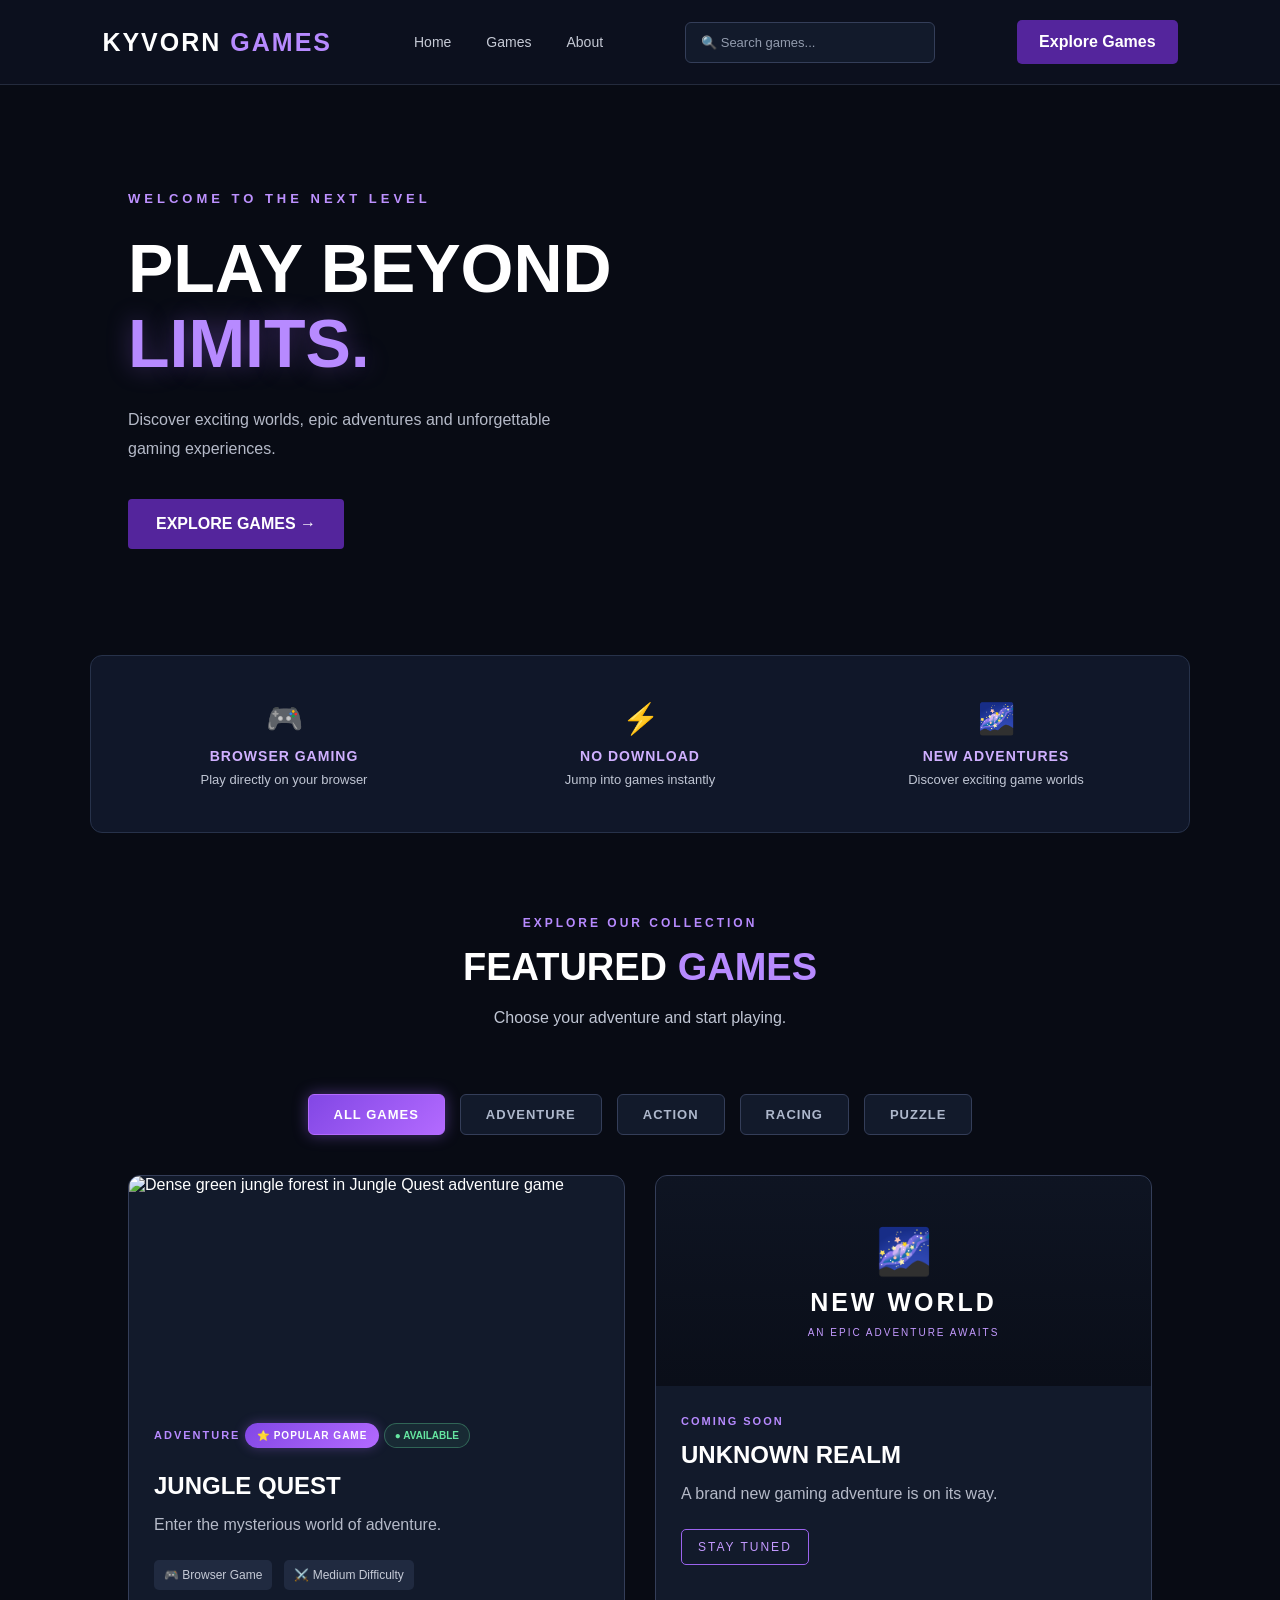
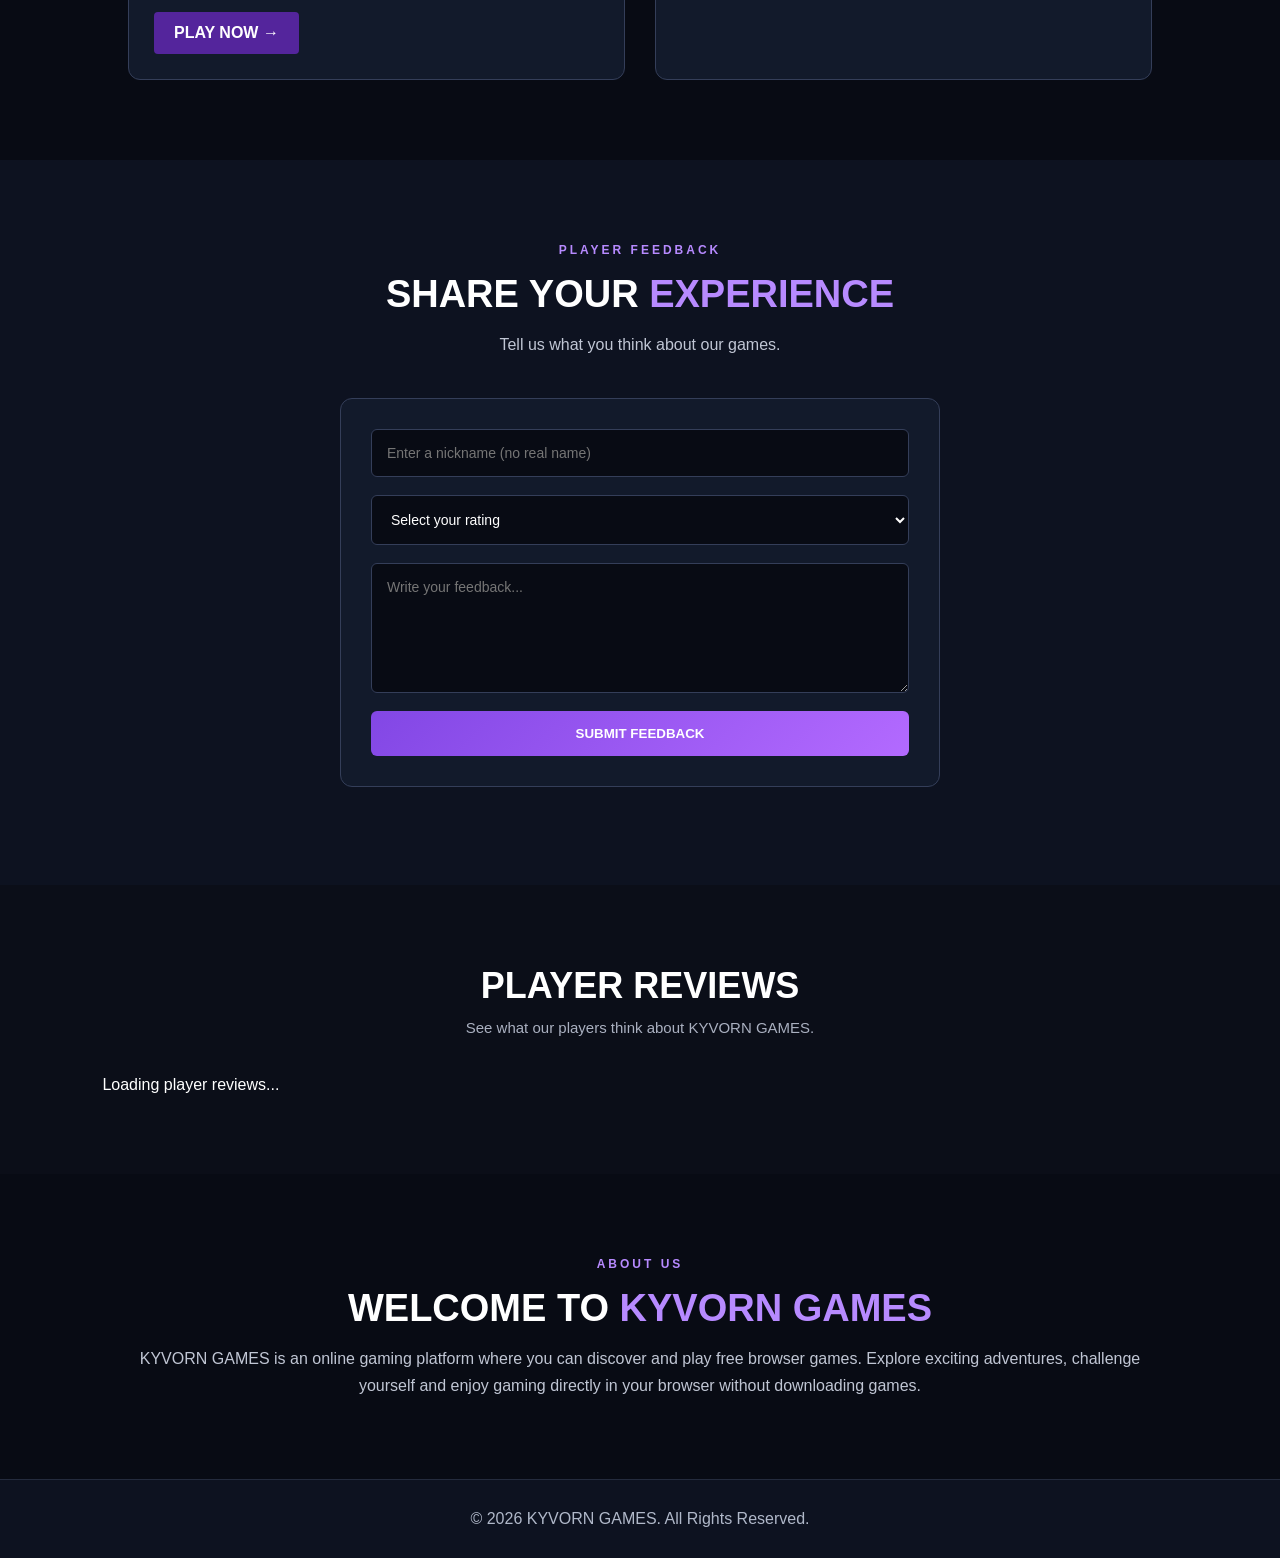
==== index.html @ 629c7c19 "Add player reviews system" ====
<!DOCTYPE html>
<html lang="en-IN">
<head>
<meta charset="UTF-8">
<meta name="viewport" content="width=device-width, initial-scale=1.0">
<title>KYVORN GAMES - Play Free Online Browser Games</title>

<meta name="description" content="Discover and play free online browser games at KYVORN GAMES. Explore Jungle Quest, fight enemies and enjoy exciting adventure games with no downloads.">

<meta name="robots" content="index, follow">

<link rel="canonical" href="https://ayushk6387.github.io/kyvorn-games/">

<meta name="theme-color" content="#090b12">
<meta name="twitter:card" content="summary_large_image">
<meta property="og:type" content="website">
<meta property="og:site_name" content="KYVORN GAMES">
<meta property="og:title" content="KYVORN GAMES - Free Online Browser Games">
<meta property="og:description" content="Play free online games and explore exciting adventures at KYVORN GAMES.">
<meta property="og:url" content="https://ayushk6387.github.io/kyvorn-games/">
<meta property="og:image" content="https://ayushk6387.github.io/kyvorn-games/og-image-optimized.jpg">
<meta name="twitter:image" content="https://ayushk6387.github.io/kyvorn-games/og-image-optimized.jpg">

<link rel="icon" type="image/x-icon" href="kyvorn-favicon.ico">

<link
  rel="preload"
  as="image"
  href="https://images.unsplash.com/photo-1518709268805-4e9042af9f23?auto=format&fit=crop&w=1200&q=65"
  fetchpriority="high"
>

<link rel="stylesheet" href="style.css">

<script type="application/ld+json">
{
  "@context": "https://schema.org",
  "@type": "WebSite",
  "name": "KYVORN GAMES",
  "url": "https://ayushk6387.github.io/kyvorn-games/",
  "description": "Play free online browser games and explore exciting adventures at KYVORN GAMES.",
  "inLanguage": "en-IN"
}
</script>
</head>

<body>

<header class="navbar">
    <div class="logo">KYVORN<span> GAMES</span></div>

    <nav>
        <a href="index.html">Home</a>
        <a href="#games">Games</a>
        <a href="#about">About</a>
    </nav>

    <div class="navbar-search">
        <input
            type="search"
            id="gameSearch"
            placeholder="🔍 Search games..."
            aria-label="Search games"
            autocomplete="off"
        >
    </div>

    <a href="#games" class="explore-btn">Explore Games</a>
</header>

<main>

<section class="hero">
    <div class="hero-content">
        <p class="tagline">WELCOME TO THE NEXT LEVEL</p>

        <h1>PLAY BEYOND<br><span>LIMITS.</span></h1>

        <p class="description">
            Discover exciting worlds, epic adventures
            and unforgettable gaming experiences.
        </p>

        <a href="#games" class="play-btn">EXPLORE GAMES →</a>
    </div>
</section>

<section class="features-strip">

    <div class="feature-item">
        <span>🎮</span>
        <h2>BROWSER GAMING</h2>
        <p>Play directly on your browser</p>
    </div>

    <div class="feature-item">
        <span>⚡</span>
        <h2>NO DOWNLOAD</h2>
        <p>Jump into games instantly</p>
    </div>

    <div class="feature-item">
        <span>🌌</span>
        <h2>NEW ADVENTURES</h2>
        <p>Discover exciting game worlds</p>
    </div>

</section>

<section class="games-section" id="games">

    <div class="section-heading">
        <span>EXPLORE OUR COLLECTION</span>
        <h2>FEATURED <span>GAMES</span></h2>
        <p>Choose your adventure and start playing.</p>
    </div>

    <p id="searchMessage" aria-live="polite"></p>
    <div class="game-filters">

    <button class="filter-btn active" data-filter="all">
        ALL GAMES
    </button>

    <button class="filter-btn" data-filter="adventure">
        ADVENTURE
    </button>

    <button class="filter-btn" data-filter="action">
        ACTION
    </button>

    <button class="filter-btn" data-filter="racing">
        RACING
    </button>

    <button class="filter-btn" data-filter="puzzle">
        PUZZLE
    </button>

</div>

    <div class="games-grid">

        <div class="game-card" data-category="adventure">

            <img
                src="https://images.unsplash.com/photo-1511497584788-876760111969?auto=format&fit=crop&w=648&h=364&q=75"
                srcset="
                    https://images.unsplash.com/photo-1511497584788-876760111969?auto=format&fit=crop&w=400&h=225&q=75 400w,
                    https://images.unsplash.com/photo-1511497584788-876760111969?auto=format&fit=crop&w=648&h=364&q=75 648w,
                    https://images.unsplash.com/photo-1511497584788-876760111969?auto=format&fit=crop&w=960&h=540&q=75 960w
                "
                sizes="(max-width: 700px) 100vw, 648px"
                alt="Dense green jungle forest in Jungle Quest adventure game"
                loading="lazy"
                decoding="async"
            >

            <div class="game-info">

                <span class="game-category">ADVENTURE</span>

                <div class="popular-badge">
                 ⭐ POPULAR GAME
                </div>

                <div class="game-status">● AVAILABLE</div>

                <h3>JUNGLE QUEST</h3>

                <p>Enter the mysterious world of adventure.</p>

                <div class="game-details">
                    <span>🎮 Browser Game</span>
                    <span>⚔️ Medium Difficulty</span>
                </div>

                <a href="game.html">PLAY NOW →</a>

            </div>

        </div>

        <div class="game-card coming-soon">

            <div class="coming-image">
                <span>🌌</span>
                <h2>NEW WORLD</h2>
                <p>AN EPIC ADVENTURE AWAITS</p>
            </div>

            <div class="game-info">

                <span class="game-category">COMING SOON</span>

                <h3>UNKNOWN REALM</h3>

                <p>A brand new gaming adventure is on its way.</p>

                <span class="coming-label">STAY TUNED</span>

            </div>

        </div>

    </div>

</section>

<section class="feedback-section" id="feedback">

    <div class="section-heading">
        <span>PLAYER FEEDBACK</span>
        <h2>SHARE YOUR <span>EXPERIENCE</span></h2>
        <p>Tell us what you think about our games.</p>
    </div>

    <form class="feedback-form" id="feedbackForm">

        <input
            type="text"
            id="playerName"
            placeholder="Enter a nickname (no real name)"
            maxlength="30"
            required
        >

        <select id="gameRating" required>
            <option value="">Select your rating</option>
            <option value="5">⭐⭐⭐⭐⭐ Excellent</option>
            <option value="4">⭐⭐⭐⭐ Very Good</option>
            <option value="3">⭐⭐⭐ Good</option>
            <option value="2">⭐⭐ Needs Improvement</option>
            <option value="1">⭐ Poor</option>
        </select>

        <textarea
            id="playerReview"
            placeholder="Write your feedback..."
            maxlength="500"
            required
        ></textarea>

        <button type="submit">SUBMIT FEEDBACK</button>

    </form>

    <p id="feedbackMessage"></p>

</section>

<!-- PLAYER REVIEWS SECTION -->

<section class="reviews-section" id="reviews">
    <div class="section-header">
        <h2>PLAYER REVIEWS</h2>
        <p>See what our players think about KYVORN GAMES.</p>
    </div>

    <div id="reviewsList" class="reviews-list">
        <p>Loading player reviews...</p>
    </div>
</section>

<section class="games-section" id="about">

    <div class="section-heading">
        <span>ABOUT US</span>

        <h2>WELCOME TO <span>KYVORN GAMES</span></h2>

        <p>
            KYVORN GAMES is an online gaming platform where you can
            discover and play free browser games. Explore exciting
            adventures, challenge yourself and enjoy gaming directly
            in your browser without downloading games.
        </p>
    </div>

</section>

</main>

<footer>
    <p>© 2026 KYVORN GAMES. All Rights Reserved.</p>
</footer>

<script>
const SUPABASE_URL = "https://hdvhpbanxqymnvygfvnp.supabase.co";
const SUPABASE_KEY = "sb_publishable_fkVyfSA1THjqZKHRO6KilA_SraO5IwP";
const supabaseScript = document.createElement("script");
supabaseScript.src = "https://cdn.jsdelivr.net/npm/@supabase/supabase-js@2";
supabaseScript.onload = function () {
    window.supabaseClient = window.supabase.createClient(
        SUPABASE_URL,
        SUPABASE_KEY
    );
    console.log("Supabase Connected Successfully!");
    // LOAD PLAYER REVIEWS

const reviewsList = document.getElementById("reviewsList");

async function loadReviews() {

    reviewsList.textContent = "Loading player reviews...";

    const { data, error } = await window.supabaseClient
        .from("game_reviews")
        .select("player_name, rating, review, created_at")
        .order("created_at", { ascending: false });

    if (error) {
        reviewsList.textContent = "Unable to load reviews. Please try again later.";
        console.error("Reviews Error:", error);
        return;
    }

    if (!data || data.length === 0) {
        reviewsList.textContent = "No reviews yet. Be the first to share your experience!";
        return;
    }

    reviewsList.replaceChildren();

    data.forEach(function (item) {

        const reviewCard = document.createElement("div");
        reviewCard.className = "review-card";

        const name = document.createElement("h3");
        name.textContent = item.player_name;

        const rating = document.createElement("p");
        rating.className = "review-rating";
        rating.textContent = "⭐".repeat(Number(item.rating));

        const comment = document.createElement("p");
        comment.className = "review-comment";
        comment.textContent = item.review;

        const date = document.createElement("small");
        date.textContent = new Date(item.created_at).toLocaleDateString("en-IN");

        reviewCard.append(name, rating, comment, date);
        reviewsList.appendChild(reviewCard);

    });

}

loadReviews();
    const feedbackForm = document.getElementById("feedbackForm");
const feedbackMessage = document.getElementById("feedbackMessage");

feedbackForm.addEventListener("submit", async function(event) {
    event.preventDefault();

    const playerName = document.getElementById("playerName").value.trim();
    const rating = Number(document.getElementById("gameRating").value);
    const review = document.getElementById("playerReview").value.trim();

    if (playerName.length < 1 || playerName.length > 30 || review.length < 5) {
        feedbackMessage.textContent = "Please enter a nickname (max 30 characters) and a review of at least 5 characters.";
        return;
    }

    feedbackMessage.textContent = "Submitting feedback...";

    const { error } = await window.supabaseClient
        .from("game_reviews")
        .insert([{
            player_name: playerName,
            rating: rating,
            review: review
        }]);

    if (error) {
        feedbackMessage.textContent = "Submission failed. Please try again.";
        console.error(error);
        return;
    }

    feedbackMessage.textContent = "Thank you! Your feedback was submitted successfully.";
    feedbackForm.reset();
});
};
document.head.appendChild(supabaseScript);
const searchInput = document.getElementById("gameSearch");
const gameCards = document.querySelectorAll(".game-card");
const searchMessage = document.getElementById("searchMessage");

const filterButtons = document.querySelectorAll(".filter-btn");

let activeFilter = "all";

filterButtons.forEach(function (button) {

    button.addEventListener("click", function () {

        activeFilter = this.dataset.filter;

        filterButtons.forEach(function (btn) {
            btn.classList.remove("active");
        });

        this.classList.add("active");

        filterGames();

    });

});

function filterGames() {

    const searchValue = searchInput.value.toLowerCase().trim();
    let visibleGames = [];

    gameCards.forEach(function (card) {

        const gameText = card.innerText.toLowerCase();
        const matchesSearch = gameText.includes(searchValue);

        const matchesCategory =
            activeFilter === "all" ||
            card.dataset.category === activeFilter;

        if (matchesSearch && matchesCategory) {
            card.style.display = "";
            visibleGames.push(card);
        } else {
            card.style.display = "none";
        }

    });

    searchMessage.textContent = visibleGames.length === 0
        ? "No Games Found. Try another search."
        : "";

}
searchInput.addEventListener("input", function () {

    const searchValue = this.value.toLowerCase().trim();
    let visibleGames = [];

    gameCards.forEach(function (card) {

        const gameText = card.innerText.toLowerCase();

        if (gameText.includes(searchValue)) {
            card.style.display = "";
            visibleGames.push(card);
        } else {
            card.style.display = "none";
        }

    });

    if (visibleGames.length === 0) {

        searchMessage.textContent = searchValue
            ? "No Games Found. Try another search."
            : "";

    } else {

        searchMessage.textContent = "";

        if (searchValue) {
            setTimeout(function () {
                visibleGames[0].scrollIntoView({
                    behavior: "smooth",
                    block: "center"
                });
            }, 100);
        }

    }

});
</script>

</body>
</html>
---- style.css ----
/* =================================
   KYVORN GAMES - PREMIUM DESIGN
================================= */

* {
    margin: 0;
    padding: 0;
    box-sizing: border-box;
}

html {
    scroll-behavior: smooth;
}

body {
    background: #080b14;
    color: #ffffff;
    font-family: Arial, sans-serif;
    overflow-x: hidden;
}

/* NAVIGATION */

.navbar {
    min-height: 85px;
    display: flex;
    align-items: center;
    justify-content: space-between;
    padding: 0 8%;
    background: #0d1220ee;
    border-bottom: 1px solid #242b3d;
    position: sticky;
    top: 0;
    z-index: 1000;
    backdrop-filter: blur(15px);
}

.logo {
    font-size: 25px;
    font-weight: 900;
    letter-spacing: 2px;
}

.logo span {
    color: #b78aff;
}

nav {
    display: flex;
    gap: 35px;
}

nav a {
    color: #c5c9d5;
    text-decoration: none;
    font-size: 14px;
    transition: 0.3s ease;
}

nav a:hover {
    color: #c49aff;
    text-shadow: 0 0 12px #b78aff;
}

.explore-btn {
    display: inline-block;
    background: #54259c;
    color: #ffffff;
    padding: 13px 22px;
    border-radius: 5px;
    font-weight: bold;
    text-decoration: none;
    transition: 0.3s ease;
}

.explore-btn:hover {
    background: #54259c;
    transform: translateY(-3px);
    box-shadow: 0 5px 20px #9b63ed70;
}

/* HERO SECTION */

.hero {
    min-height: 570px;
    display: flex;
    align-items: center;
    padding: 70px 10%;
    background:
        linear-gradient(
            90deg,
            #080b14 10%,
            #080b14dd 45%,
            #080b1470 100%
        ),
        url("https://images.unsplash.com/photo-1518709268805-4e9042af9f23?auto=format&fit=crop&w=1200&q=65");
    background-size: cover;
    background-position: center;
}

.hero-content {
    max-width: 650px;
    animation: heroReveal 1s ease;
}

.tagline {
    color: #bd91ff;
    letter-spacing: 4px;
    font-size: 13px;
    margin-bottom: 25px;
    font-weight: bold;
}

.hero h1 {
    font-size: 68px;
    line-height: 1.1;
    font-weight: 900;
}

.hero h1 span {
    color: #b78aff;
    text-shadow: 0 0 25px #9b63ed60;
}

.description {
    color: #b5bac8;
    line-height: 1.8;
    margin: 25px 0 35px;
    max-width: 450px;
}

.play-btn {
    display: inline-block;
    background: #54259c;
    color: #ffffff;
    padding: 16px 28px;
    text-decoration: none;
    font-weight: bold;
    border-radius: 4px;
    transition: 0.3s ease;
}

.play-btn:hover {
    background: #54259c;
    transform: translateY(-4px);
    box-shadow: 0 8px 25px #9b63ed70;
}

/* HERO ANIMATION */

@keyframes heroReveal {
    from {
        opacity: 0;
        transform: translateY(25px);
    }

    to {
        opacity: 1;
        transform: translateY(0);
    }
}

/* FEATURES */

.features-strip {
    display: grid;
    grid-template-columns: repeat(3, 1fr);
    gap: 20px;
    max-width: 1100px;
    margin: 0 auto;
    padding: 35px 25px;
    background: #101729;
    border: 1px solid #27324a;
    border-radius: 12px;
}

.feature-item {
    text-align: center;
    padding: 10px;
}

.feature-item span {
    display: block;
    font-size: 30px;
    margin-bottom: 12px;
}

.feature-item h2 {
    font-size: 14px;
    letter-spacing: 1px;
    color: #d0b0ff;
    margin-bottom: 8px;
}

.feature-item p {
    color: #c0c6d4;
    font-size: 13px;
}

/* GAMES SECTION */

.games-section {
    padding: 80px 10%;
    text-align: center;
}

.section-heading {
    text-align: center;
}

.section-heading > span {
    color: #b78aff;
    letter-spacing: 3px;
    font-size: 12px;
    font-weight: bold;
}

.section-heading h2 {
    font-size: 38px;
    margin: 15px 0;
}

.section-heading h2 span {
    color: #b78aff;
}

.section-heading p {
    color: #c0c6d4;
    line-height: 1.7;
}

/* GAMES GRID */

.games-grid {
    display: grid;
    grid-template-columns: repeat(auto-fit, minmax(280px, 1fr));
    gap: 30px;
    max-width: 1100px;
    margin: 40px auto 0;
}

/* GAME CARDS */

.game-card {
    width: 100%;
    background: #121a2b;
    border: 1px solid #343e59;
    border-radius: 12px;
    overflow: hidden;
    text-align: left;
    transition: all 0.4s ease;
}

.game-card:hover {
    transform: translateY(-8px);
    border-color: #b78aff;
    box-shadow:
        0 0 15px #a16af255,
        0 0 35px #a16af230;
}

.game-card img {
    width: 100%;
    height: 210px;
    object-fit: cover;
    display: block;
    transition: transform 0.5s ease;
}

.game-card:hover img {
    transform: scale(1.08);
}

.game-info {
    padding: 25px;
}

.game-category {
    color: #b78aff;
    font-size: 11px;
    letter-spacing: 2px;
    font-weight: bold;
}

.game-info h3 {
    font-size: 24px;
    color: #ffffff;
    margin: 12px 0;
}

.game-info p {
    color: #b5bac8;
    line-height: 1.6;
    margin-bottom: 22px;
}

.game-info a {
    display: inline-block;
    background: #54259c;
    color: #ffffff;
    padding: 12px 20px;
    border-radius: 4px;
    text-decoration: none;
    font-weight: bold;
    transition: 0.3s ease;
}

.game-info a:hover {
    background: #54259c;
}

/* COMING SOON CARD */

.coming-image {
    height: 210px;
    display: flex;
    flex-direction: column;
    align-items: center;
    justify-content: center;
    position: relative;
    overflow: hidden;
    background:
        linear-gradient(#080b1460, #080b14cc),
        url("https://images.unsplash.com/photo-1518709268805-4e9042af9f23");
    background-size: cover;
    background-position: center;
    text-align: center;
}

.coming-image span {
    font-size: 45px;
    margin-bottom: 10px;
}

.coming-image h2 {
    color: white;
    font-size: 25px;
    letter-spacing: 3px;
}

.coming-image p {
    color: #c49aff;
    font-size: 10px;
    letter-spacing: 2px;
    margin-top: 10px;
}

.coming-label {
    display: inline-block;
    color: #c49aff;
    border: 1px solid #9b63ed;
    padding: 10px 16px;
    border-radius: 5px;
    font-size: 12px;
    letter-spacing: 2px;
}

/* FOOTER */

footer {
    text-align: center;
    padding: 30px 20px;
    color: #b0b8c9;
    border-top: 1px solid #242b3d;
    background: #0d1220;
}

/* MOBILE RESPONSIVE */

@media (max-width: 768px) {

    .navbar {
        min-height: auto;
        padding: 20px;
        flex-wrap: wrap;
        gap: 20px;
    }

    .logo {
        font-size: 21px;
    }

    nav {
        gap: 18px;
        flex-wrap: wrap;
    }

    .explore-btn {
        display: none;
    }

    .hero {
        min-height: 480px;
        padding: 55px 25px;
        background-position: center;
    }

    .hero h1 {
        font-size: 45px;
    }

    .description {
        font-size: 14px;
    }

    .features-strip {
        grid-template-columns: 1fr;
        margin: 0 20px;
    }

    .games-section {
        padding: 55px 20px;
    }

    .section-heading h2 {
        font-size: 30px;
    }

    .game-card img {
        height: 190px;
    }
}

@media (max-width: 400px) {

    nav {
        gap: 12px;
    }

    nav a {
        font-size: 12px;
    }

    .hero h1 {
        font-size: 36px;
    }

    .tagline {
        font-size: 11px;
        letter-spacing: 2px;
    }
}

/* REDUCED MOTION ACCESSIBILITY */

@media (prefers-reduced-motion: reduce) {
    *,
    *::before,
    *::after {
        scroll-behavior: auto !important;
        animation-duration: 0.01ms !important;
        transition-duration: 0.01ms !important;
    }
}

/* JUNGLE QUEST GAME DETAILS */

.game-status {
    display: inline-block;
    color: #65e6a1;
    background: #65e6a115;
    border: 1px solid #65e6a150;
    padding: 6px 10px;
    border-radius: 20px;
    font-size: 10px;
    font-weight: bold;
    margin: 12px 0;
}

.game-details {
    display: flex;
    flex-wrap: wrap;
    gap: 12px;
    margin-bottom: 22px;
}

.game-details span {
    color: #c5cad6;
    font-size: 12px;
    background: #202a40;
    padding: 8px 10px;
    border-radius: 5px;
}
/* GAME FAQ SECTION */

.game-faq {
    max-width: 850px;
    margin: 45px auto;
    padding: 25px;
    text-align: left;
    background: #111827;
    border: 1px solid #273449;
    border-radius: 14px;
}

.game-faq h2 {
    color: #a78bfa;
    font-size: 26px;
    margin-bottom: 25px;
    text-align: center;
}

.game-faq h3 {
    color: #ffffff;
    font-size: 18px;
    margin-top: 22px;
    margin-bottom: 8px;
}

.game-faq p {
    color: #cbd5e1;
    font-size: 15px;
    line-height: 1.7;
}
.game-search input {
    width: 100%;
    padding: 16px 20px;
    background: #121a2b;
    border: 1px solid #343e59;
    border-radius: 8px;
    color: white;
    font-size: 15px;
    outline: none;
    transition: 0.3s ease;
}

.game-search input:focus {
    border-color: #b78aff;
    box-shadow: 0 0 15px #a16af255;
}

.game-search input::placeholder {
    color: #929bad;
}

#searchMessage {
    color: #c49aff;
    font-size: 14px;
    margin-top: 15px;
    text-align: center;
    min-height: 20px;
}
/* GAME SEARCH SYSTEM */

.game-search {
    max-width: 320px;
    margin: 30px 0 0 auto;
    text-align: right;
}

.game-search input {
    width: 100%;
    padding: 14px 18px;
    background: #121a2b;
    border: 1px solid #343e59;
    border-radius: 8px;
    color: white;
    font-size: 14px;
    outline: none;
    transition: 0.3s ease;
}

.game-search input:focus {
    border-color: #b78aff;
    box-shadow: 0 0 15px #a16af255;
}

.game-search input::placeholder {
    color: #929bad;
}

#searchMessage {
    color: #c49aff;
    font-size: 13px;
    margin-top: 10px;
    min-height: 18px;
}/* NAVBAR SEARCH */

.navbar-search {
    width: 250px;
}

.navbar-search input {
    width: 100%;
    padding: 12px 15px;
    background: #121a2b;
    border: 1px solid #343e59;
    border-radius: 6px;
    color: #ffffff;
    font-size: 13px;
    outline: none;
    transition: 0.3s ease;
}

.navbar-search input:focus {
    border-color: #b78aff;
    box-shadow: 0 0 12px #a16af255;
}

.navbar-search input::placeholder {
    color: #929bad;
}
@media (max-width: 768px) {
    .navbar-search {
        width: 100%;
        order: 3;
    }
}
/* GAME CATEGORY FILTERS */

.game-filters {
    display: flex;
    justify-content: center;
    align-items: center;
    flex-wrap: wrap;
    gap: 15px;
    margin: 35px auto;
    padding: 0 15px;
}

.filter-btn {
    padding: 12px 25px;
    background: #121a2b;
    color: #aeb8cc;
    border: 1px solid #343e59;
    border-radius: 6px;
    font-size: 13px;
    font-weight: bold;
    letter-spacing: 1px;
    cursor: pointer;
    transition: 0.3s ease;
}

.filter-btn:hover {
    color: #ffffff;
    border-color: #a16aff;
    box-shadow: 0 0 12px #a16aff55;
    transform: translateY(-3px);
}

.filter-btn.active {
    background: linear-gradient(135deg, #8247e5, #b36aff);
    color: #ffffff;
    border-color: #b36aff;
    box-shadow: 0 0 15px #a16aff66;
}

@media (max-width: 600px) {
    .game-filters {
        gap: 10px;
    }

    .filter-btn {
        padding: 10px 16px;
        font-size: 11px;
    }
}
/* POPULAR GAME BADGE */

.popular-badge {
    display: inline-block;
    padding: 7px 12px;
    margin-bottom: 10px;
    background: linear-gradient(135deg, #8247e5, #b36aff);
    color: #ffffff;
    border-radius: 20px;
    font-size: 10px;
    font-weight: bold;
    letter-spacing: 1px;
    box-shadow: 0 0 12px #a16af255;
}
/* PLAYER FEEDBACK SECTION */

.feedback-section {
    padding: 80px 20px;
    background: #0d1220;
    text-align: center;
}

.feedback-form {
    max-width: 600px;
    margin: 40px auto 0;
    padding: 30px;
    display: flex;
    flex-direction: column;
    gap: 18px;
    background: #121a2b;
    border: 1px solid #343e59;
    border-radius: 12px;
}

.feedback-form input,
.feedback-form select,
.feedback-form textarea {
    width: 100%;
    padding: 15px;
    background: #080b14;
    color: #ffffff;
    border: 1px solid #343e59;
    border-radius: 6px;
    font-size: 14px;
    outline: none;
    font-family: Arial, sans-serif;
}

.feedback-form input:focus,
.feedback-form select:focus,
.feedback-form textarea:focus {
    border-color: #b78aff;
    box-shadow: 0 0 12px #a16af255;
}

.feedback-form textarea {
    min-height: 130px;
    resize: vertical;
}

.feedback-form button {
    padding: 15px;
    background: linear-gradient(135deg, #8247e5, #b36aff);
    color: #ffffff;
    border: none;
    border-radius: 6px;
    font-weight: bold;
    cursor: pointer;
    transition: 0.3s ease;
}

.feedback-form button:hover {
    transform: translateY(-3px);
    box-shadow: 0 5px 20px #a16af255;
}

#feedbackMessage {
    margin-top: 18px;
    color: #c49aff;
    font-size: 14px;
}

@media (max-width: 600px) {
    .feedback-form {
        padding: 20px;
    }
}
/* PLAYER REVIEWS SECTION */

.reviews-section {
    padding: 80px 8%;
    background: #0b0e18;
}

.reviews-section .section-header {
    text-align: center;
    margin-bottom: 40px;
}

.reviews-section .section-header h2 {
    font-size: 36px;
    color: #ffffff;
    margin-bottom: 12px;
}

.reviews-section .section-header p {
    color: #aab0c0;
    font-size: 15px;
}

.reviews-list {
    display: grid;
    grid-template-columns: repeat(auto-fit, minmax(250px, 1fr));
    gap: 22px;
}

.review-card {
    background: #121827;
    border: 1px solid #252e43;
    border-radius: 14px;
    padding: 25px;
    transition: 0.3s ease;
}

.review-card:hover {
    transform: translateY(-5px);
    border-color: #8b5cf6;
    box-shadow: 0 8px 25px rgba(139, 92, 246, 0.15);
}

.review-card h3 {
    color: #ffffff;
    font-size: 18px;
    margin-bottom: 10px;
}

.review-rating {
    color: #ffc857;
    margin-bottom: 15px;
}

.review-comment {
    color: #c5cada;
    line-height: 1.6;
    overflow-wrap: anywhere;
    margin-bottom: 18px;
}

.review-card small {
    color: #818ba1;
    font-size: 12px;
}
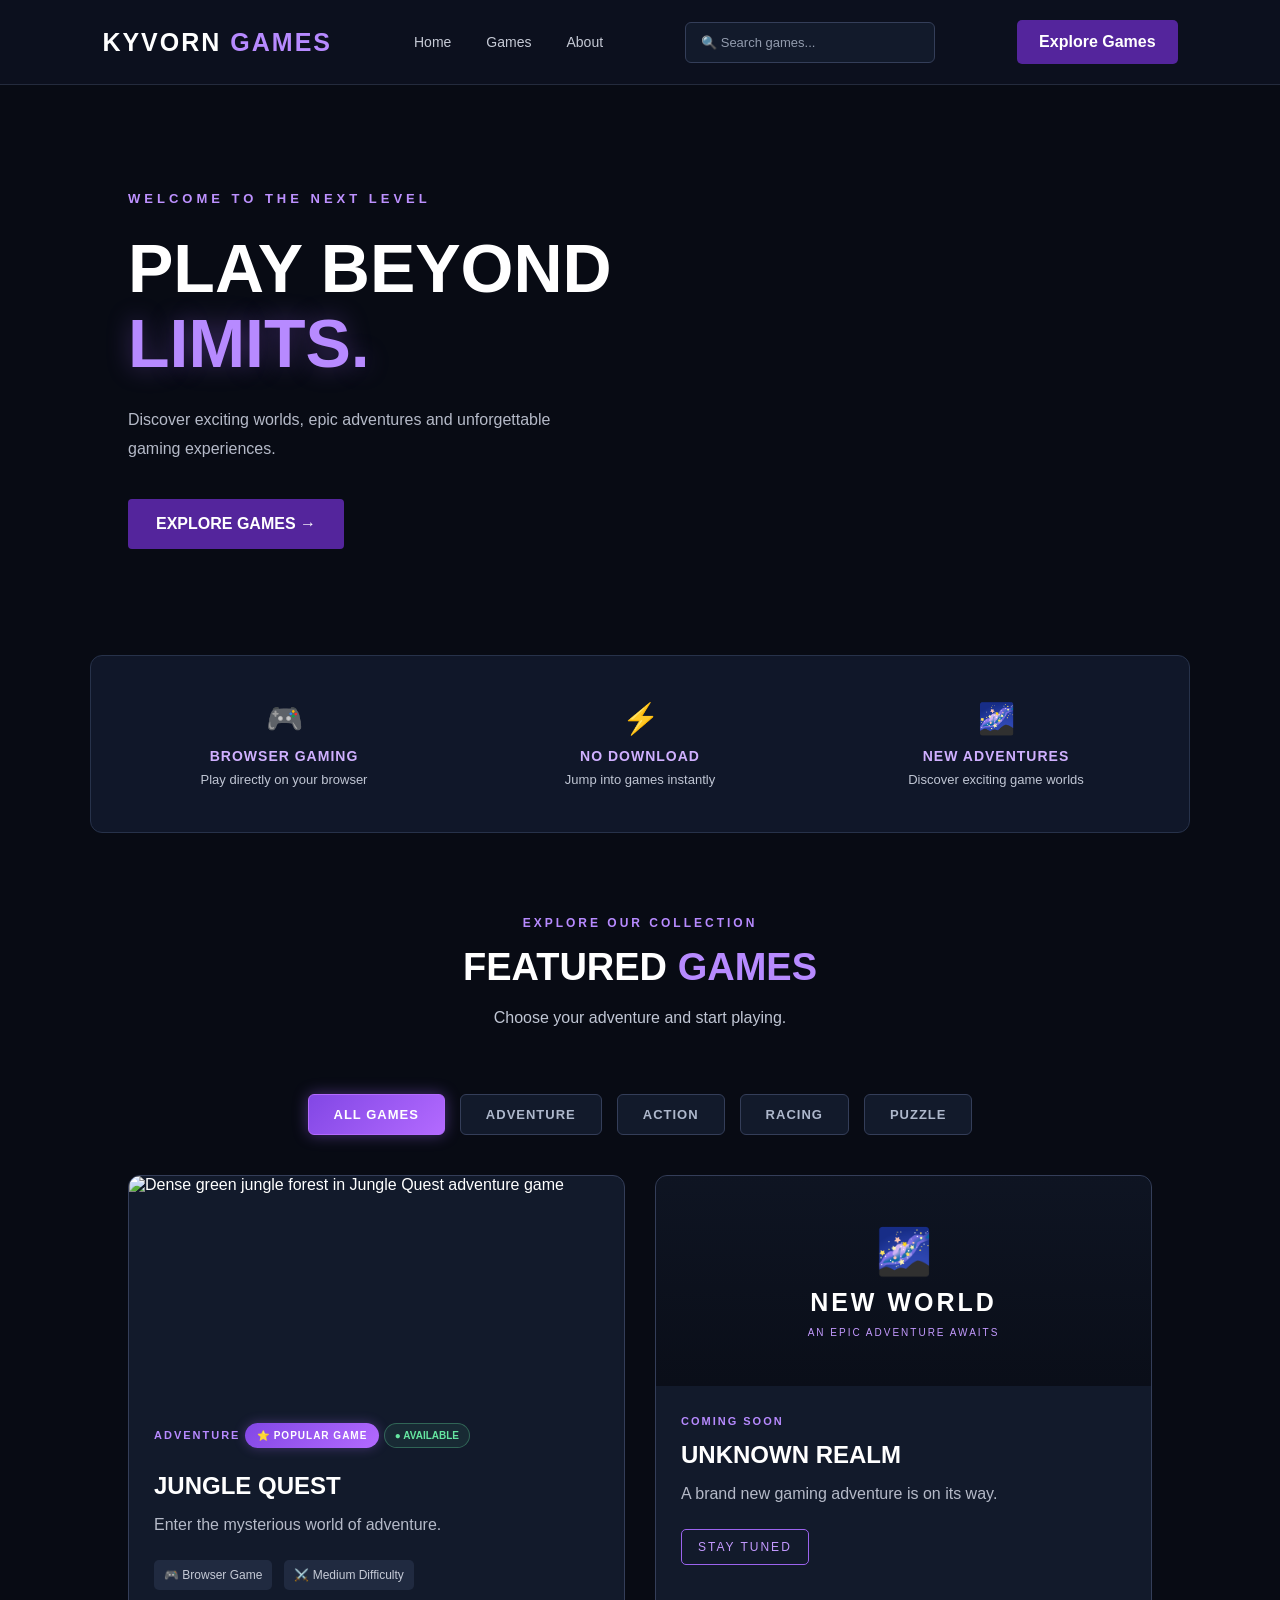
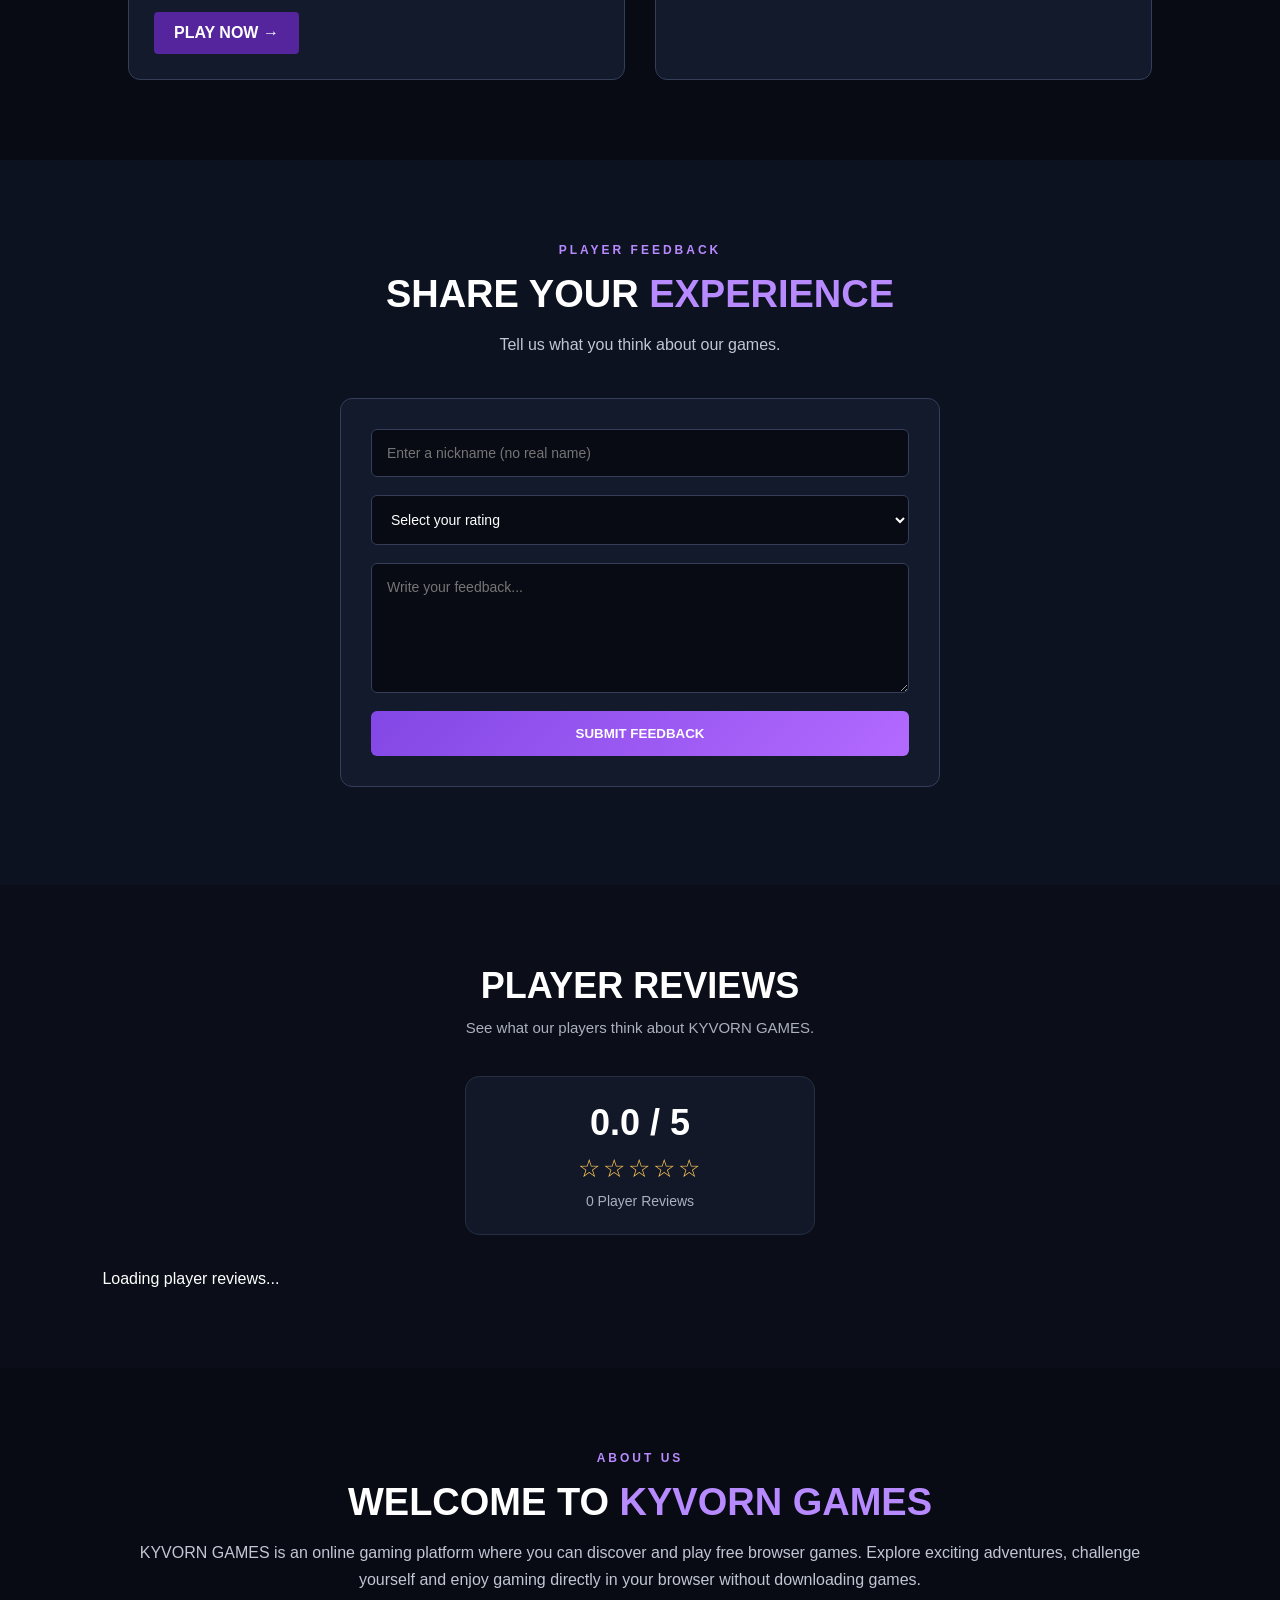
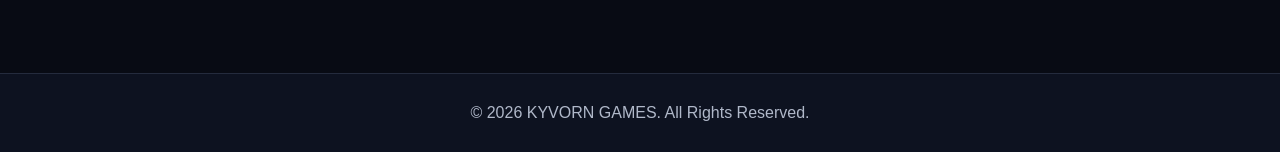
==== commit eed39bdc: "Add average player rating system" ====
--- a/index.html
+++ b/index.html
@@ -31,7 +31,7 @@
   fetchpriority="high"
 >
 
-<link rel="stylesheet" href="style.css">
+<link rel="stylesheet" href="style.css?v=2">
 
 <script type="application/ld+json">
 {
@@ -258,7 +258,11 @@
         <h2>PLAYER REVIEWS</h2>
         <p>See what our players think about KYVORN GAMES.</p>
     </div>
-
+<div class="rating-summary">
+    <h3 id="averageRating">0.0 / 5</h3>
+    <div id="averageStars">☆☆☆☆☆</div>
+    <p><span id="totalReviews">0</span> Player Reviews</p>
+</div>
     <div id="reviewsList" class="reviews-list">
         <p>Loading player reviews...</p>
     </div>
@@ -316,7 +320,27 @@
         console.error("Reviews Error:", error);
         return;
     }
-
+// CALCULATE AVERAGE RATING
+
+const total = data ? data.length : 0;
+
+const average = total > 0
+    ? data.reduce(function (sum, item) {
+        return sum + Number(item.rating);
+    }, 0) / total
+    : 0;
+
+document.getElementById("averageRating").textContent =
+    average.toFixed(1) + " / 5";
+
+document.getElementById("totalReviews").textContent = total;
+
+const roundedRating = Math.round(average);
+
+document.getElementById("averageStars").textContent =
+    "★".repeat(roundedRating) +
+    "☆".repeat(5 - roundedRating);
+    
     if (!data || data.length === 0) {
         reviewsList.textContent = "No reviews yet. Be the first to share your experience!";
         return;
--- a/style.css
+++ b/style.css
@@ -807,4 +807,33 @@
 .review-card small {
     color: #818ba1;
     font-size: 12px;
+}
+/* AVERAGE PLAYER RATING */
+
+.rating-summary {
+    text-align: center;
+    background: #121827;
+    border: 1px solid #252e43;
+    border-radius: 14px;
+    padding: 25px;
+    max-width: 350px;
+    margin: 0 auto 35px;
+}
+
+.rating-summary h3 {
+    color: #ffffff;
+    font-size: 36px;
+    margin-bottom: 10px;
+}
+
+#averageStars {
+    color: #ffc857;
+    font-size: 25px;
+    letter-spacing: 3px;
+    margin-bottom: 10px;
+}
+
+.rating-summary p {
+    color: #aab0c0;
+    font-size: 14px;
 }
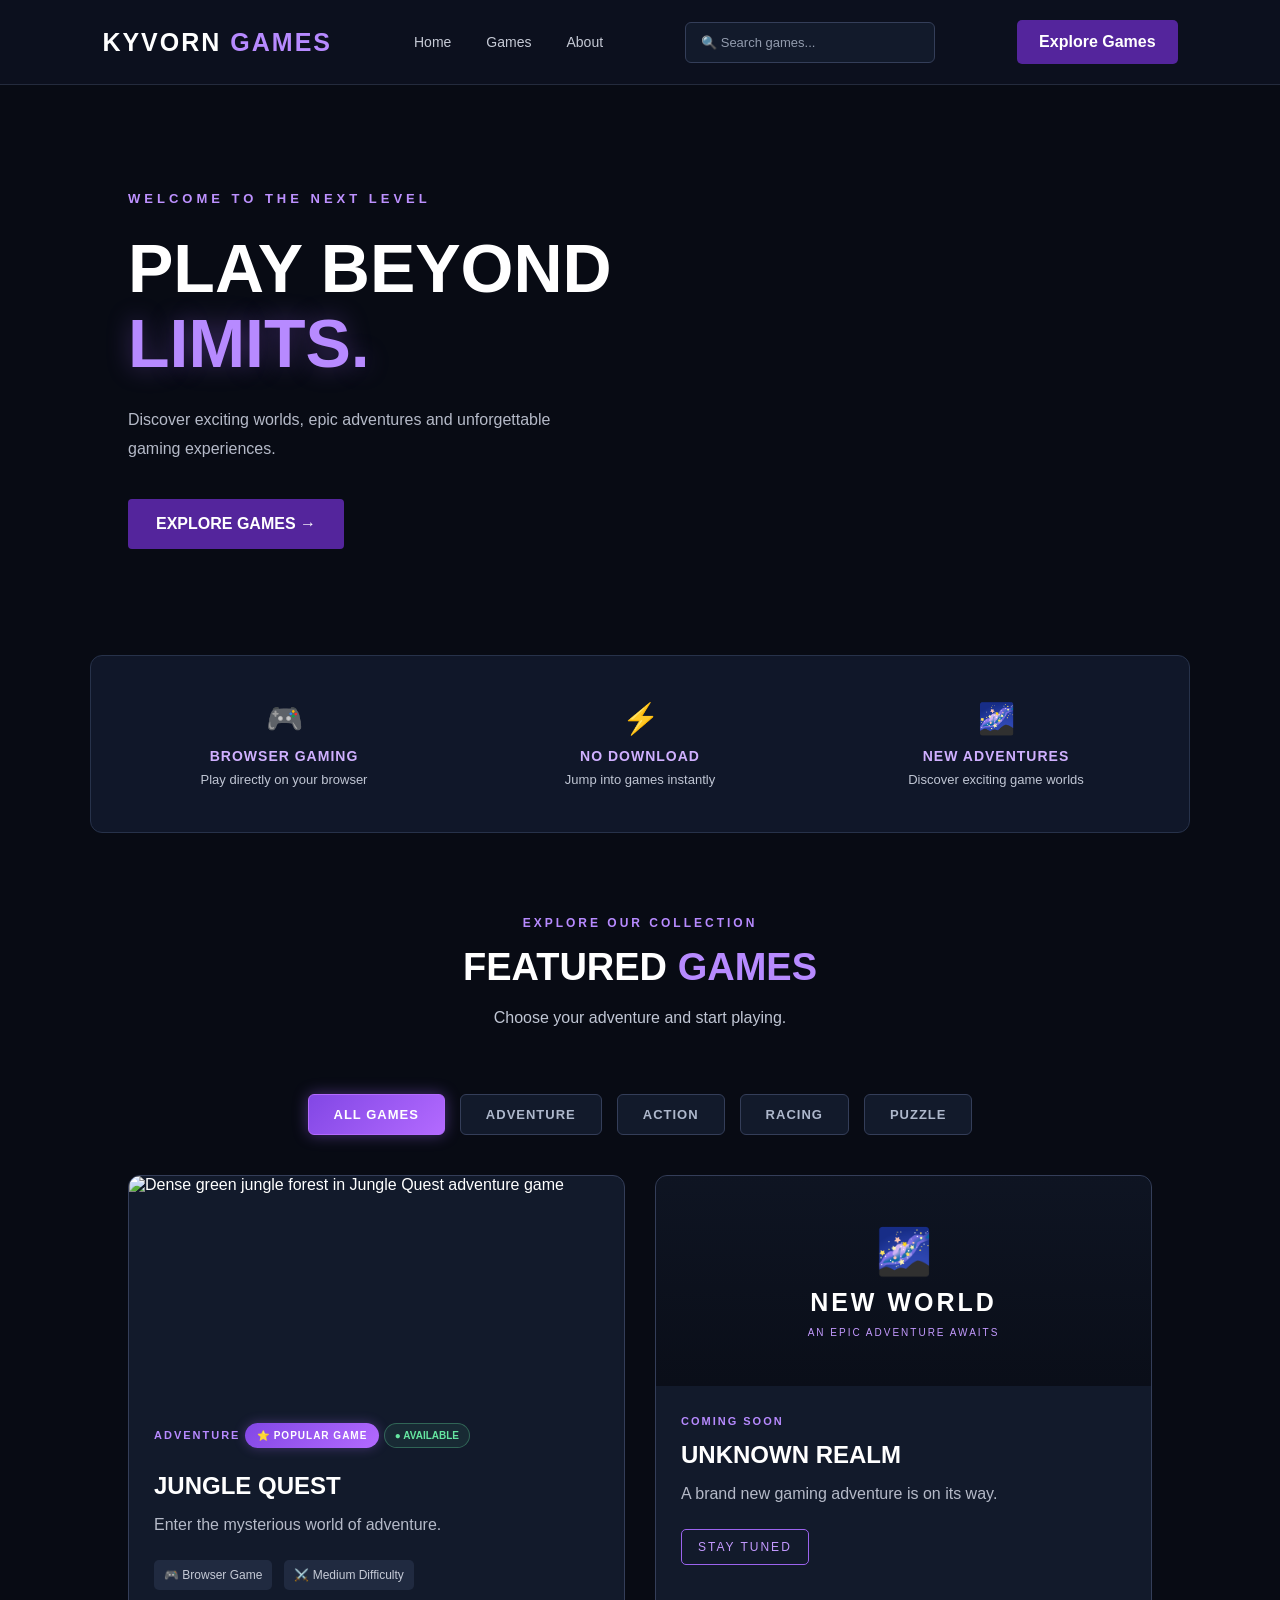
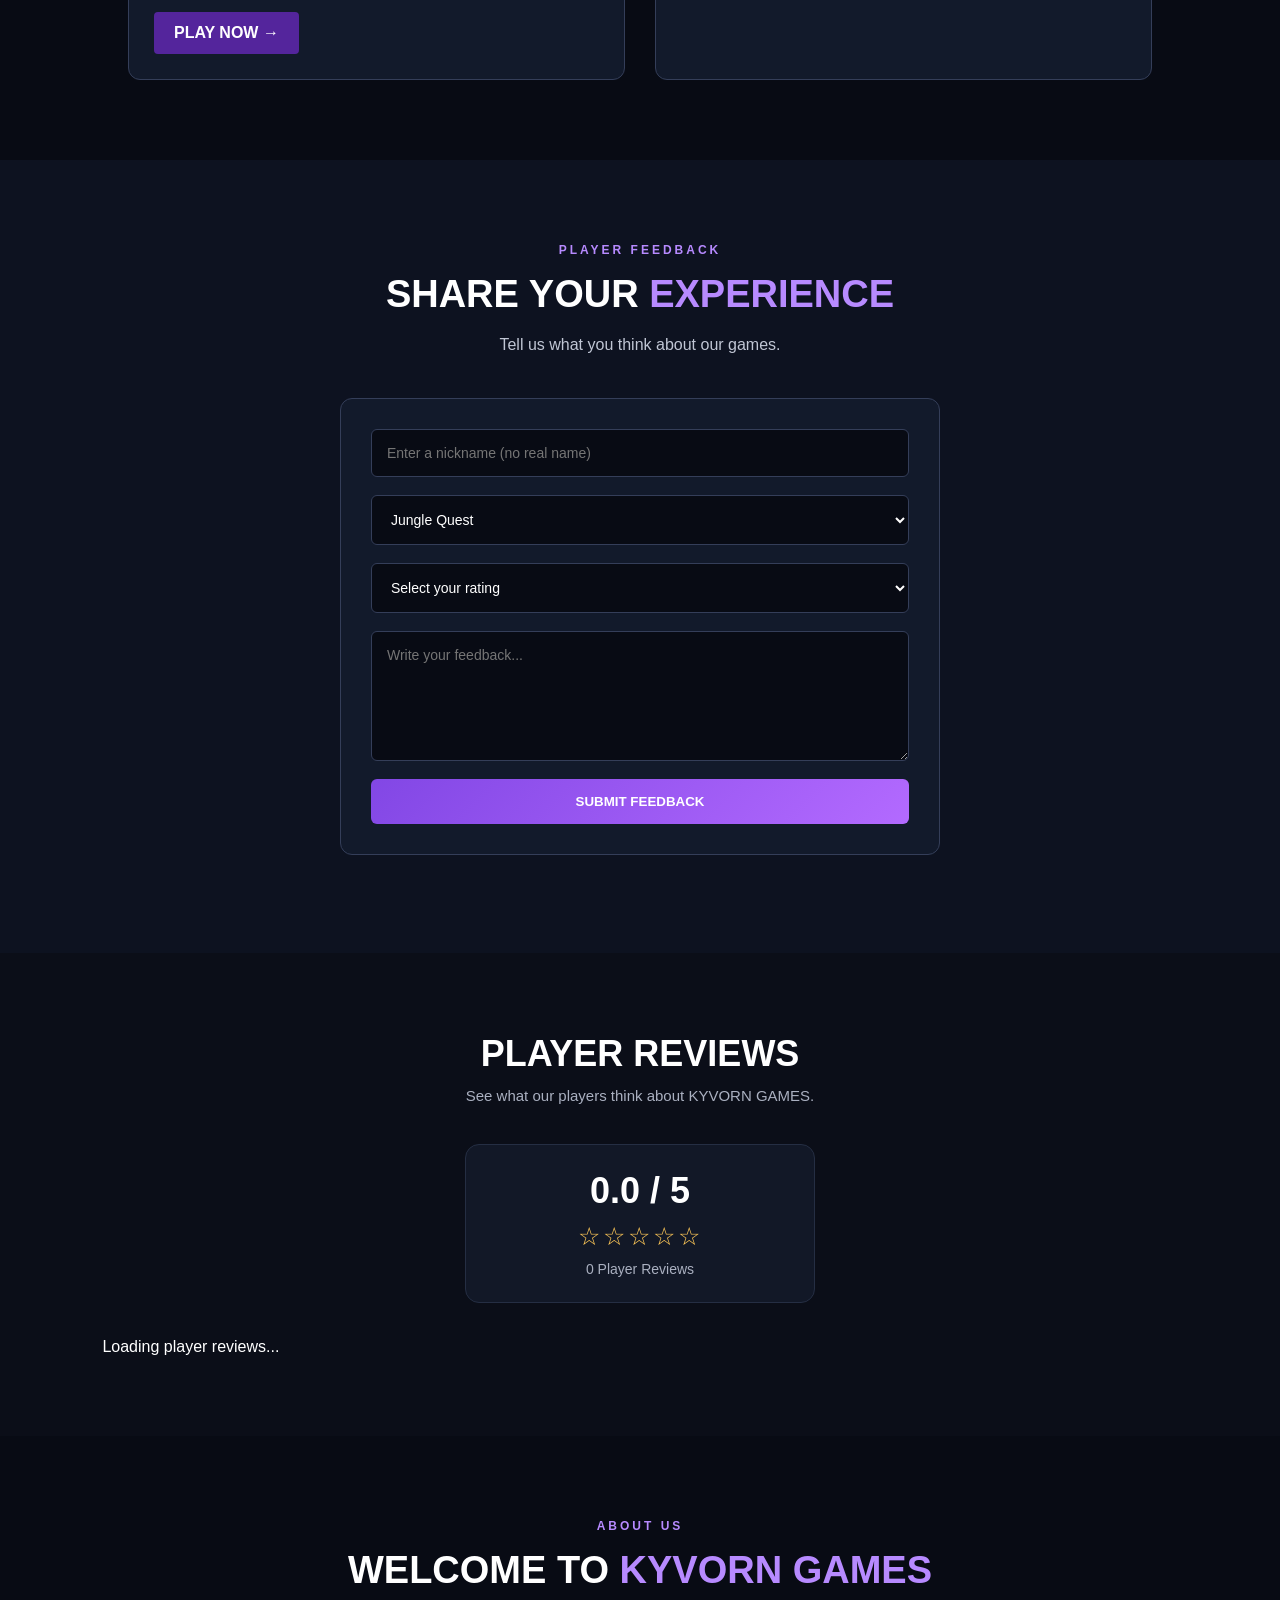
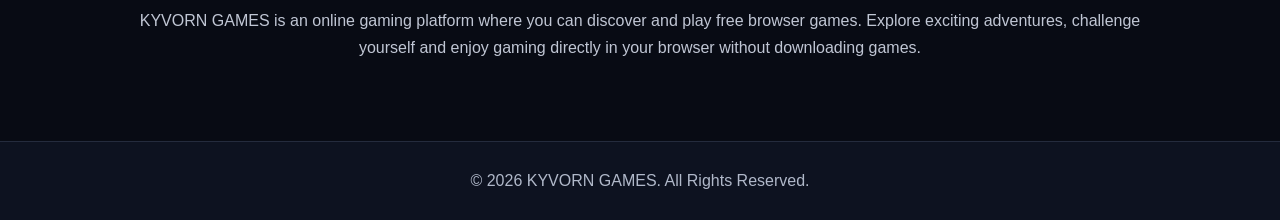
==== commit 6d6cd2c4: "Add game specific review system" ====
--- a/index.html
+++ b/index.html
@@ -31,7 +31,7 @@
   fetchpriority="high"
 >
 
-<link rel="stylesheet" href="style.css?v=2">
+<link rel="stylesheet" href="style.css?v=3">
 
 <script type="application/ld+json">
 {
@@ -226,7 +226,9 @@
             maxlength="30"
             required
         >
-
+        <select id="reviewGame" required>
+            <option value="jungle-quest">Jungle Quest</option>
+        </select>
         <select id="gameRating" required>
             <option value="">Select your rating</option>
             <option value="5">⭐⭐⭐⭐⭐ Excellent</option>
@@ -310,10 +312,13 @@
 
     reviewsList.textContent = "Loading player reviews...";
 
-    const { data, error } = await window.supabaseClient
-        .from("game_reviews")
-        .select("player_name, rating, review, created_at")
-        .order("created_at", { ascending: false });
+    const selectedGame = document.getElementById("reviewGame").value;
+
+const { data, error } = await window.supabaseClient
+    .from("game_reviews")
+    .select("player_name, rating, review, created_at")
+    .eq("game_slug", selectedGame)
+    .order("created_at", { ascending: false });
 
     if (error) {
         reviewsList.textContent = "Unable to load reviews. Please try again later.";
@@ -340,7 +345,7 @@
 document.getElementById("averageStars").textContent =
     "★".repeat(roundedRating) +
     "☆".repeat(5 - roundedRating);
-    
+
     if (!data || data.length === 0) {
         reviewsList.textContent = "No reviews yet. Be the first to share your experience!";
         return;
@@ -384,6 +389,7 @@
     const playerName = document.getElementById("playerName").value.trim();
     const rating = Number(document.getElementById("gameRating").value);
     const review = document.getElementById("playerReview").value.trim();
+    const gameSlug = document.getElementById("reviewGame").value;
 
     if (playerName.length < 1 || playerName.length > 30 || review.length < 5) {
         feedbackMessage.textContent = "Please enter a nickname (max 30 characters) and a review of at least 5 characters.";
@@ -395,10 +401,11 @@
     const { error } = await window.supabaseClient
         .from("game_reviews")
         .insert([{
-            player_name: playerName,
-            rating: rating,
-            review: review
-        }]);
+    player_name: playerName,
+    rating: rating,
+    review: review,
+    game_slug: gameSlug
+}]);
 
     if (error) {
         feedbackMessage.textContent = "Submission failed. Please try again.";
@@ -408,6 +415,7 @@
 
     feedbackMessage.textContent = "Thank you! Your feedback was submitted successfully.";
     feedbackForm.reset();
+    loadReviews();
 });
 };
 document.head.appendChild(supabaseScript);
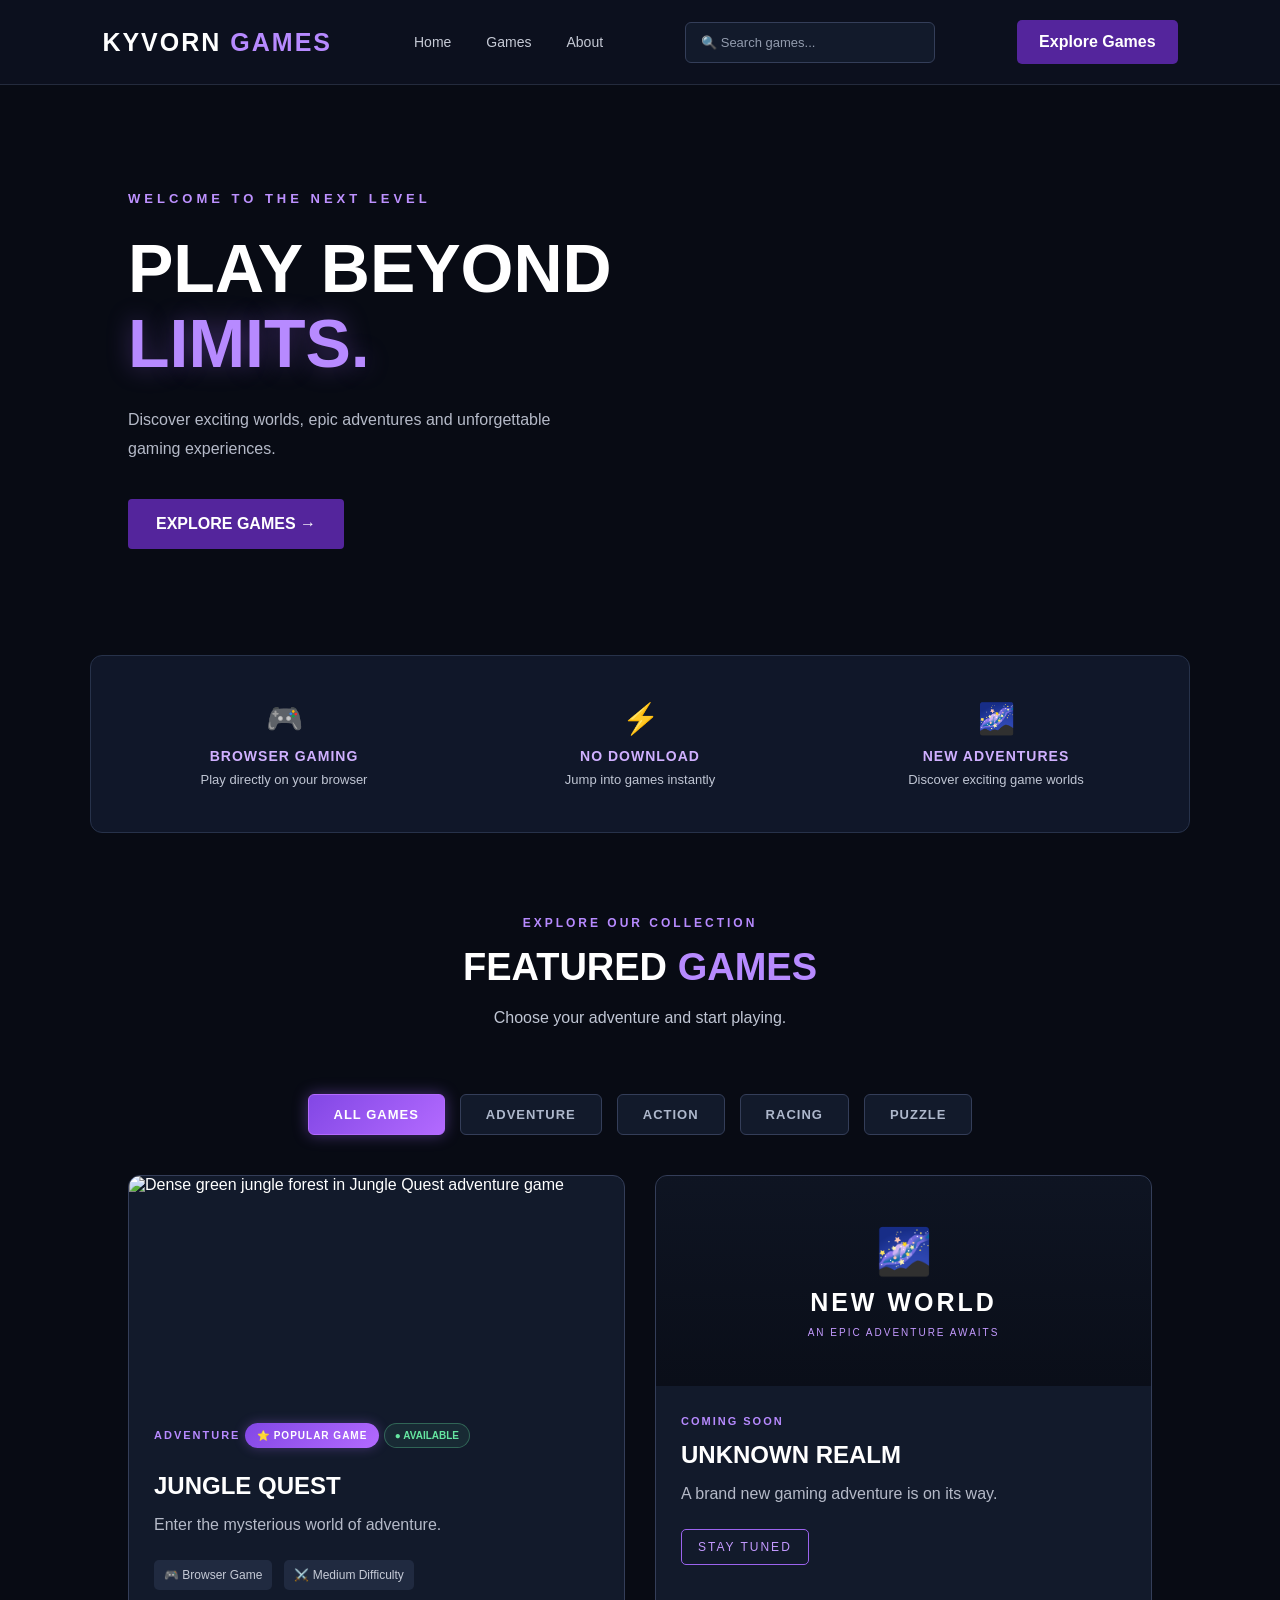
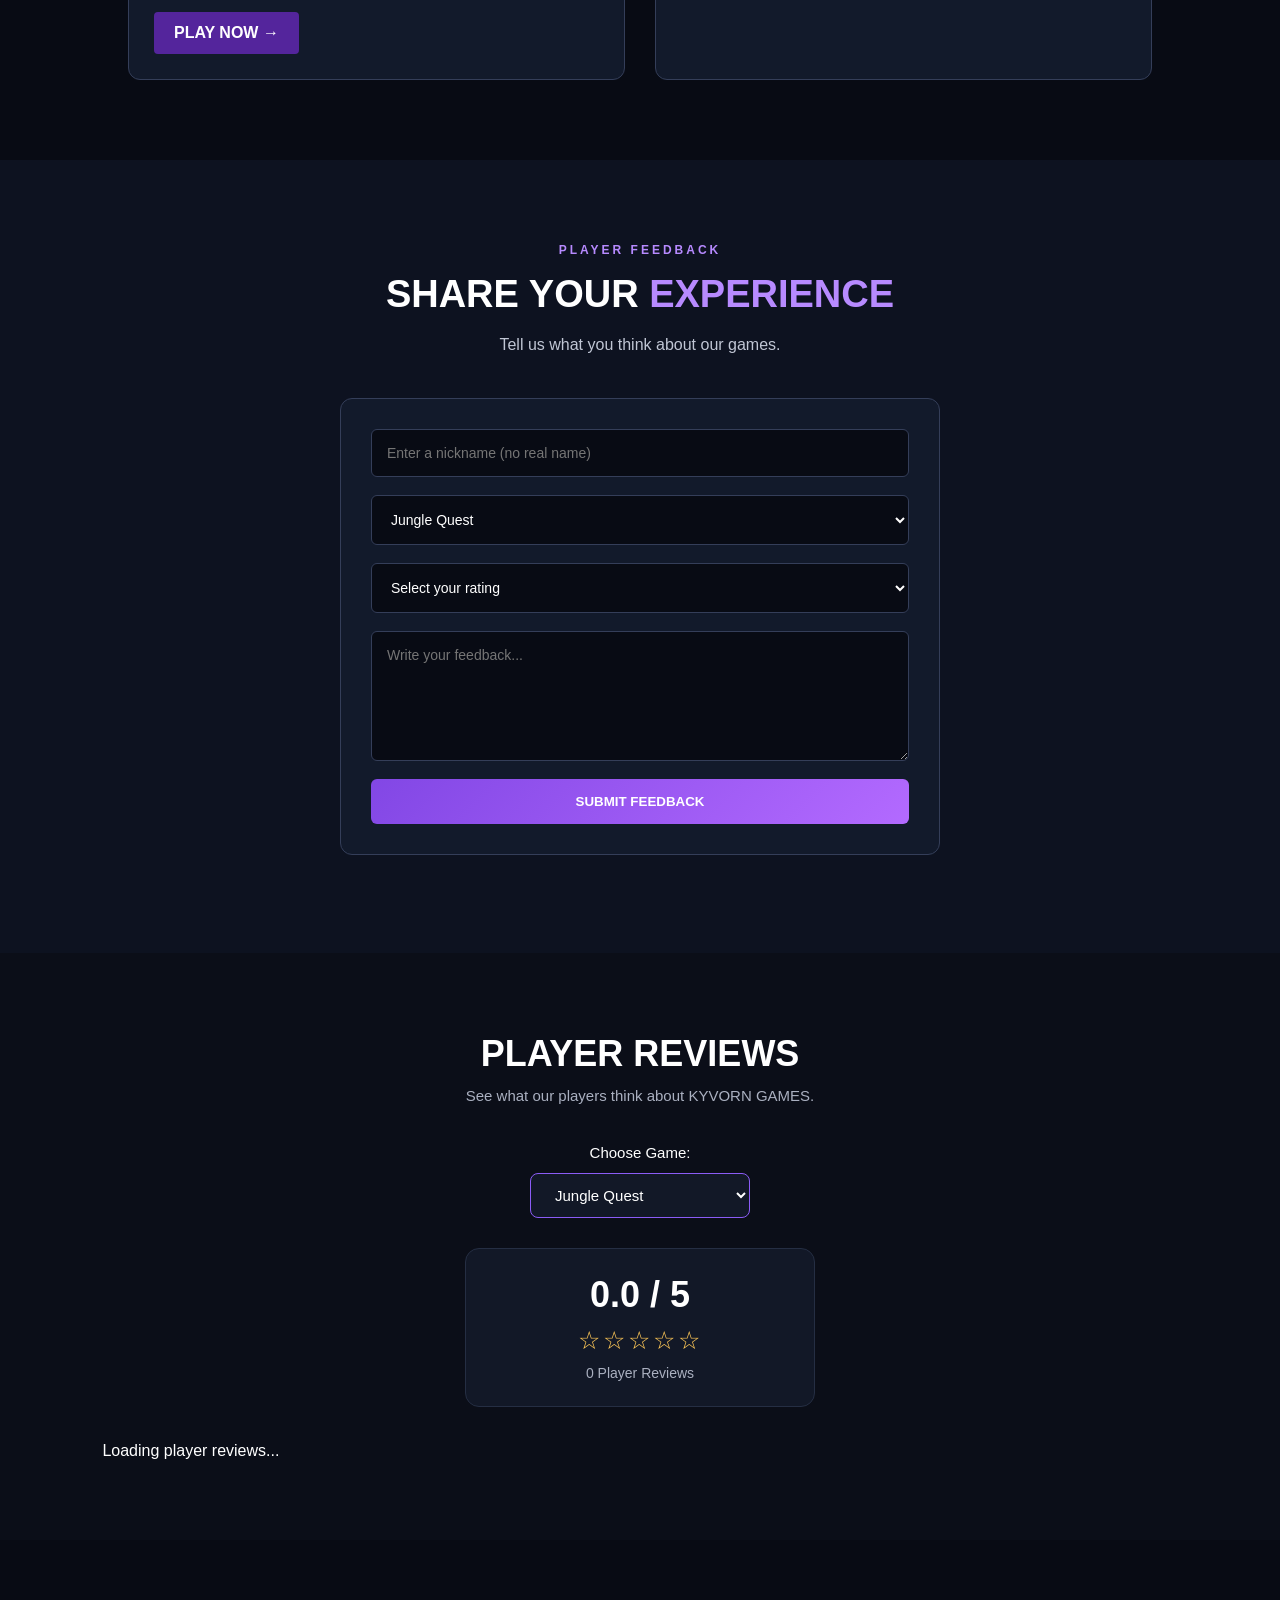
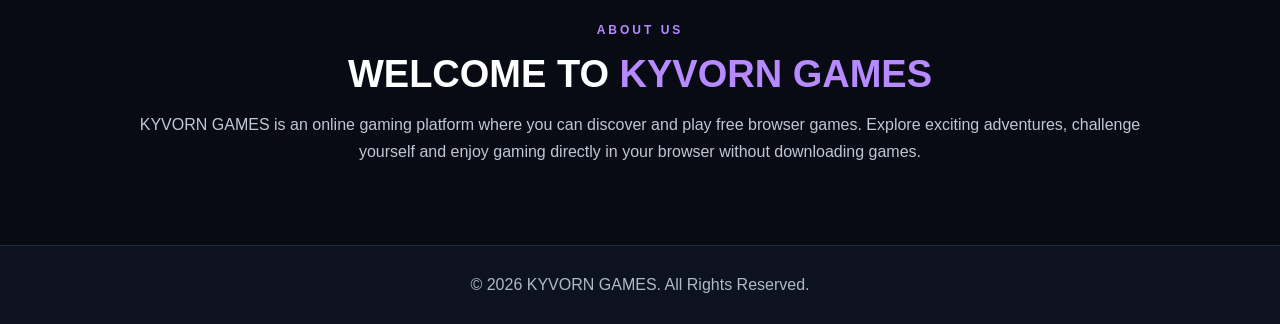
==== commit 5519f927: "Add game review selector" ====
--- a/index.html
+++ b/index.html
@@ -31,7 +31,7 @@
   fetchpriority="high"
 >
 
-<link rel="stylesheet" href="style.css?v=3">
+<link rel="stylesheet" href="style.css?v=4">
 
 <script type="application/ld+json">
 {
@@ -260,6 +260,12 @@
         <h2>PLAYER REVIEWS</h2>
         <p>See what our players think about KYVORN GAMES.</p>
     </div>
+        <div class="review-filter">
+        <label for="reviewsGame">Choose Game:</label>
+        <select id="reviewsGame">
+            <option value="jungle-quest">Jungle Quest</option>
+        </select>
+    </div>
 <div class="rating-summary">
     <h3 id="averageRating">0.0 / 5</h3>
     <div id="averageStars">☆☆☆☆☆</div>
@@ -380,7 +386,12 @@
 }
 
 loadReviews();
-    const feedbackForm = document.getElementById("feedbackForm");
+
+document.getElementById("reviewsGame").addEventListener("change", function () {
+    loadReviews();
+});
+
+const feedbackForm = document.getElementById("feedbackForm");
 const feedbackMessage = document.getElementById("feedbackMessage");
 
 feedbackForm.addEventListener("submit", async function(event) {
--- a/style.css
+++ b/style.css
@@ -836,4 +836,28 @@
 .rating-summary p {
     color: #aab0c0;
     font-size: 14px;
+}
+/* REVIEWS GAME SELECTOR */
+
+.review-filter {
+    text-align: center;
+    margin-bottom: 30px;
+}
+
+.review-filter label {
+    display: block;
+    color: #ffffff;
+    margin-bottom: 12px;
+    font-size: 15px;
+}
+
+.review-filter select {
+    background: #121827;
+    color: #ffffff;
+    border: 1px solid #8b5cf6;
+    border-radius: 8px;
+    padding: 12px 20px;
+    font-size: 15px;
+    cursor: pointer;
+    min-width: 220px;
 }
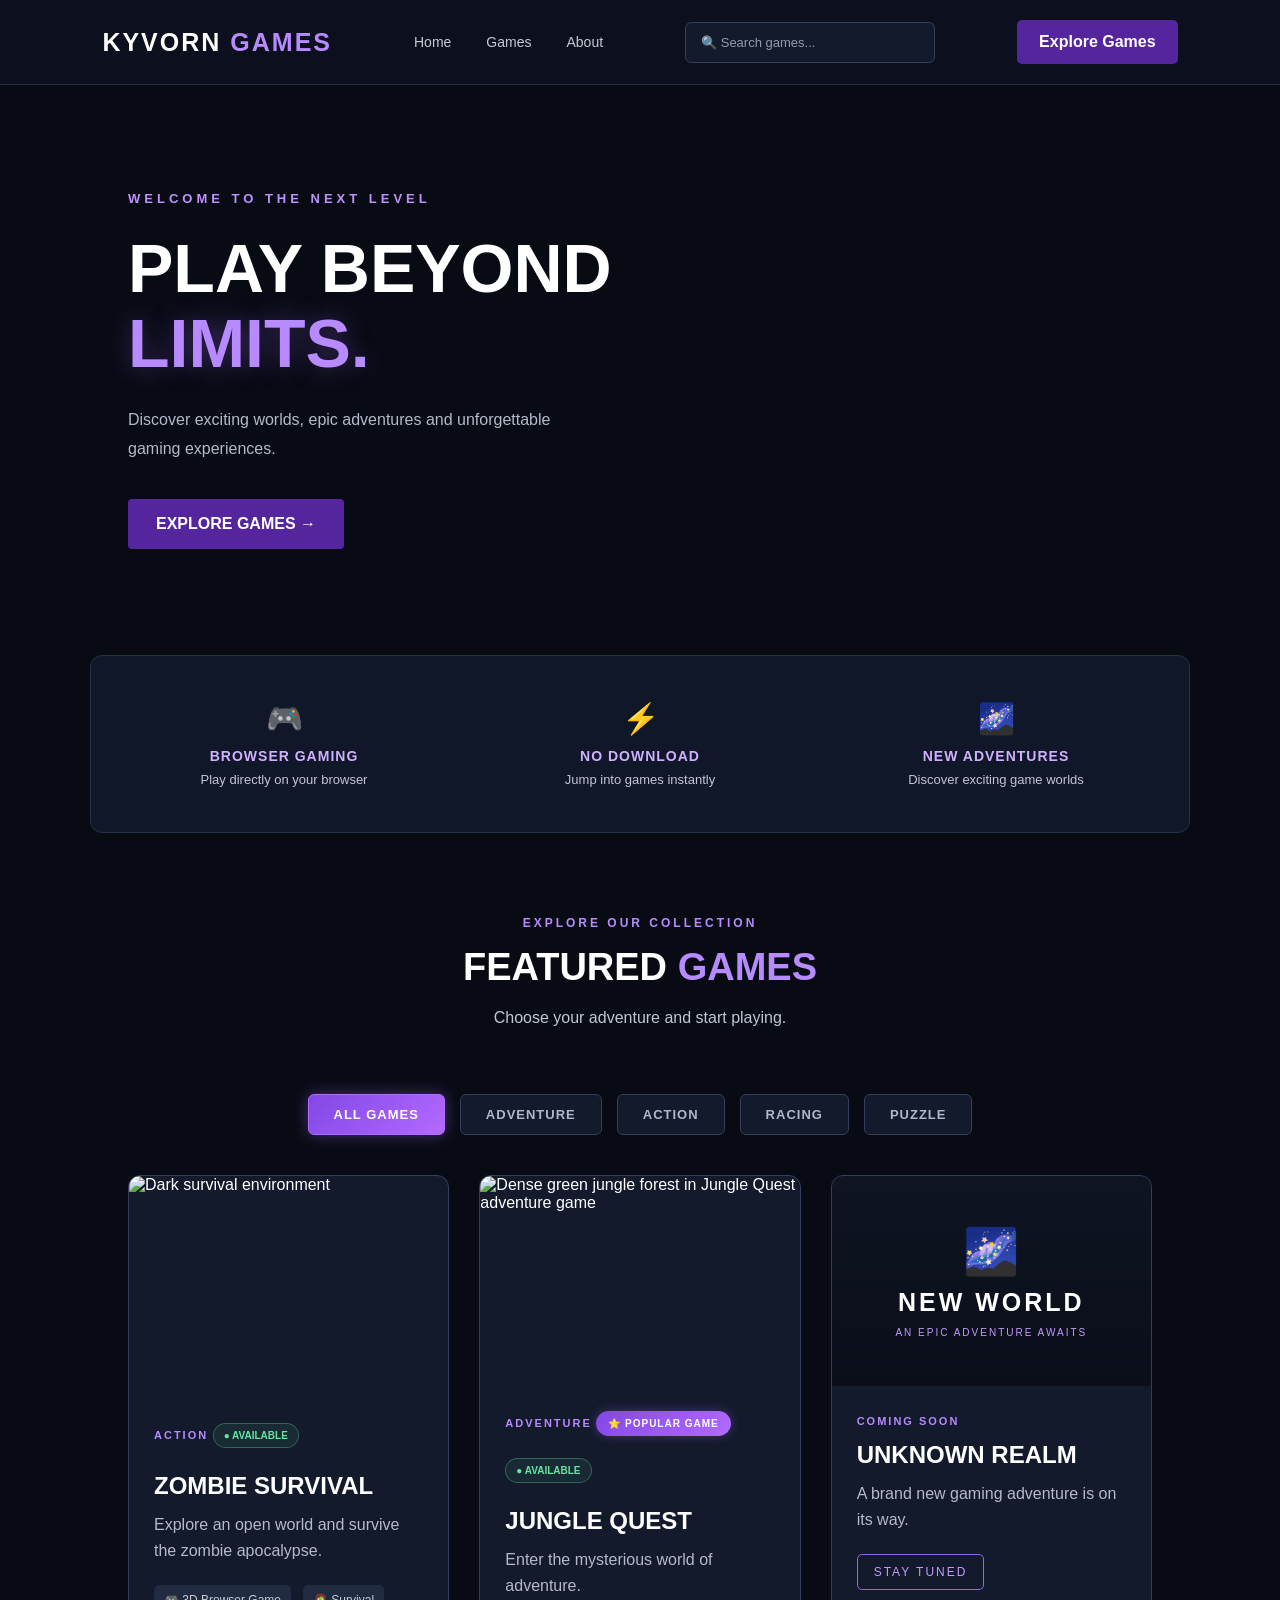
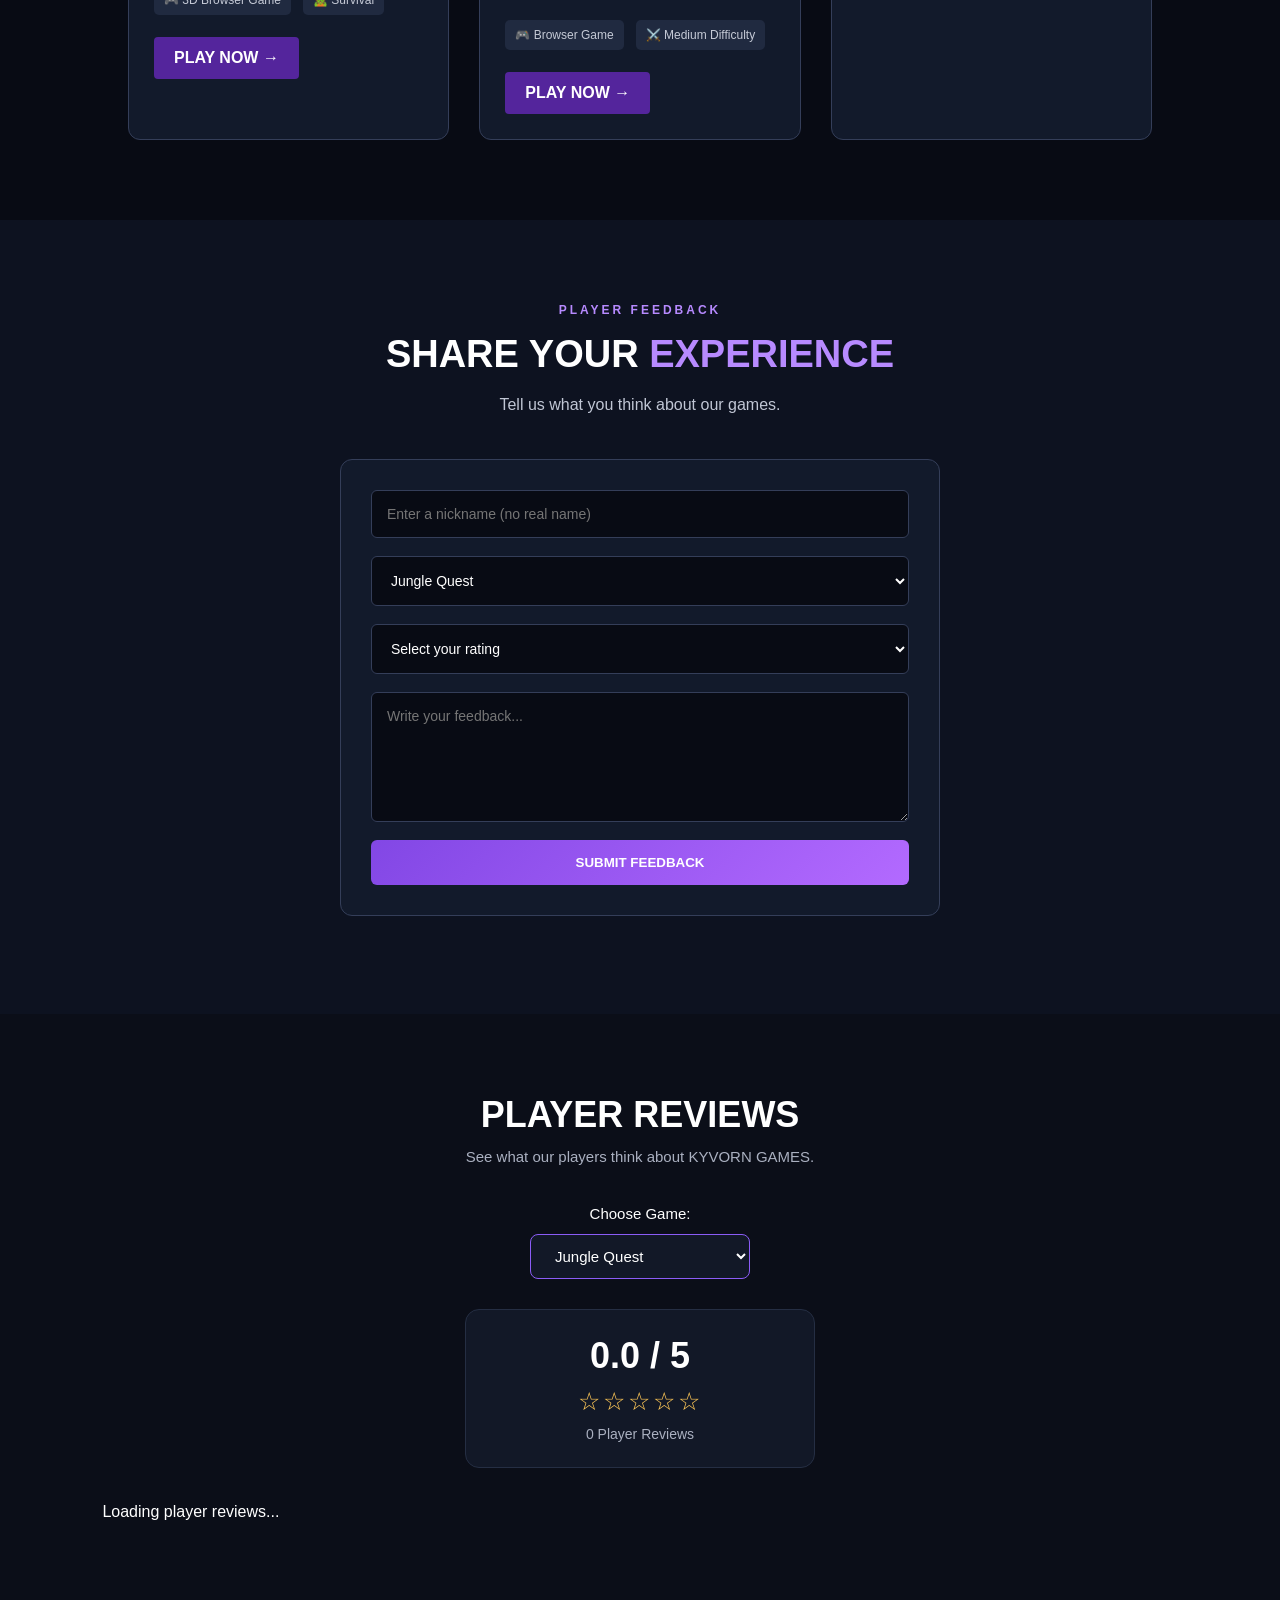
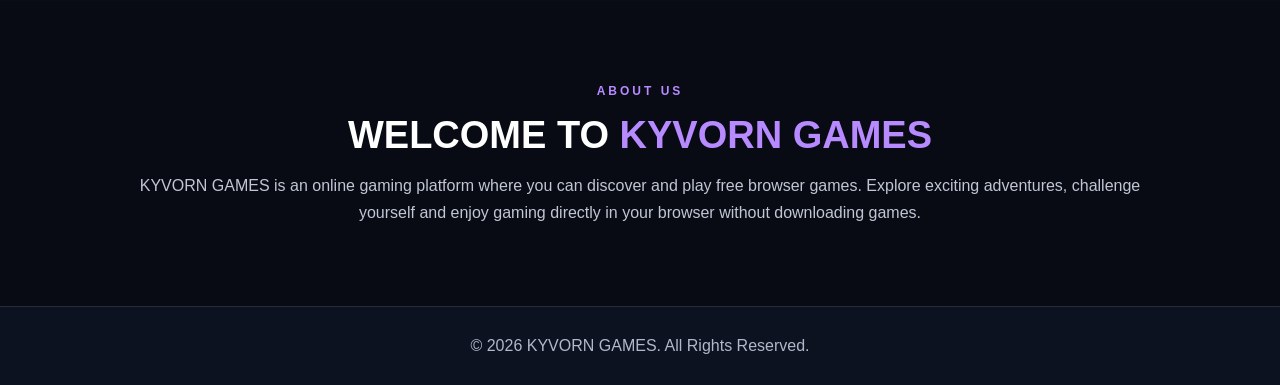
==== commit ec1bbff9: "Add Zombie Survival to homepage" ====
--- a/index.html
+++ b/index.html
@@ -142,6 +142,38 @@
 </div>
 
     <div class="games-grid">
+
+    
+<div class="game-card" data-category="action">
+
+    <img
+        src="https://images.unsplash.com/photo-1519608487953-e999c86e7455?auto=format&fit=crop&w=648&h=364&q=75"
+        alt="Dark survival environment"
+        loading="lazy"
+        decoding="async"
+    >
+
+    <div class="game-info">
+
+        <span class="game-category">ACTION</span>
+
+        <div class="game-status">● AVAILABLE</div>
+
+        <h3>ZOMBIE SURVIVAL</h3>
+
+        <p>Explore an open world and survive the zombie apocalypse.</p>
+
+        <div class="game-details">
+            <span>🎮 3D Browser Game</span>
+            <span>🧟 Survival</span>
+        </div>
+
+        <a href="zombie-world.html">PLAY NOW →</a>
+
+    </div>
+
+</div>
+
 
         <div class="game-card" data-category="adventure">
 
@@ -485,44 +517,24 @@
 
 }
 searchInput.addEventListener("input", function () {
-
-    const searchValue = this.value.toLowerCase().trim();
-    let visibleGames = [];
-
-    gameCards.forEach(function (card) {
-
-        const gameText = card.innerText.toLowerCase();
-
-        if (gameText.includes(searchValue)) {
-            card.style.display = "";
-            visibleGames.push(card);
-        } else {
-            card.style.display = "none";
-        }
-
-    });
-
-    if (visibleGames.length === 0) {
-
-        searchMessage.textContent = searchValue
-            ? "No Games Found. Try another search."
-            : "";
-
-    } else {
-
-        searchMessage.textContent = "";
-
-        if (searchValue) {
+    filterGames();
+
+    const searchValue = searchInput.value.trim();
+
+    if (searchValue) {
+        const visibleGame = Array.from(gameCards).find(function (card) {
+            return card.style.display !== "none";
+        });
+
+        if (visibleGame) {
             setTimeout(function () {
-                visibleGames[0].scrollIntoView({
+                visibleGame.scrollIntoView({
                     behavior: "smooth",
                     block: "center"
                 });
-            }, 100);
+            }, 150);
         }
-
     }
-
 });
 </script>
 
